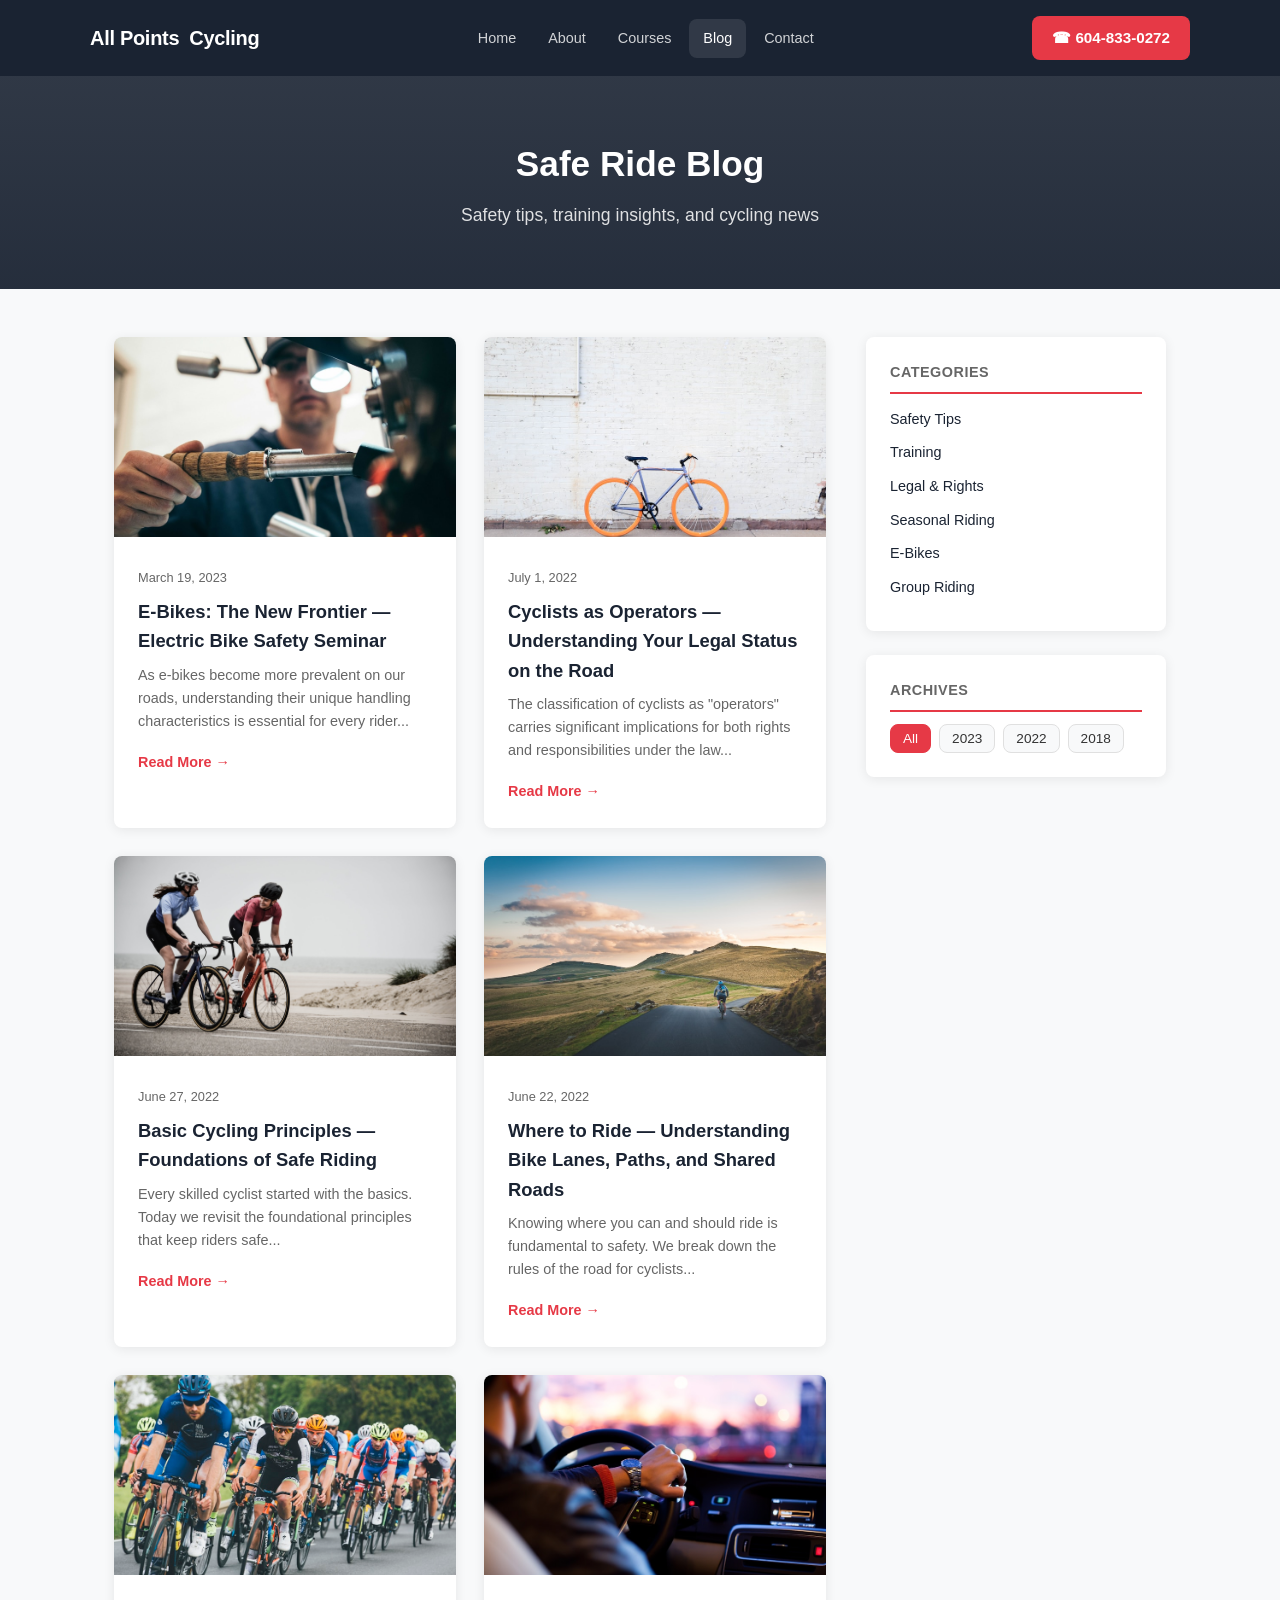
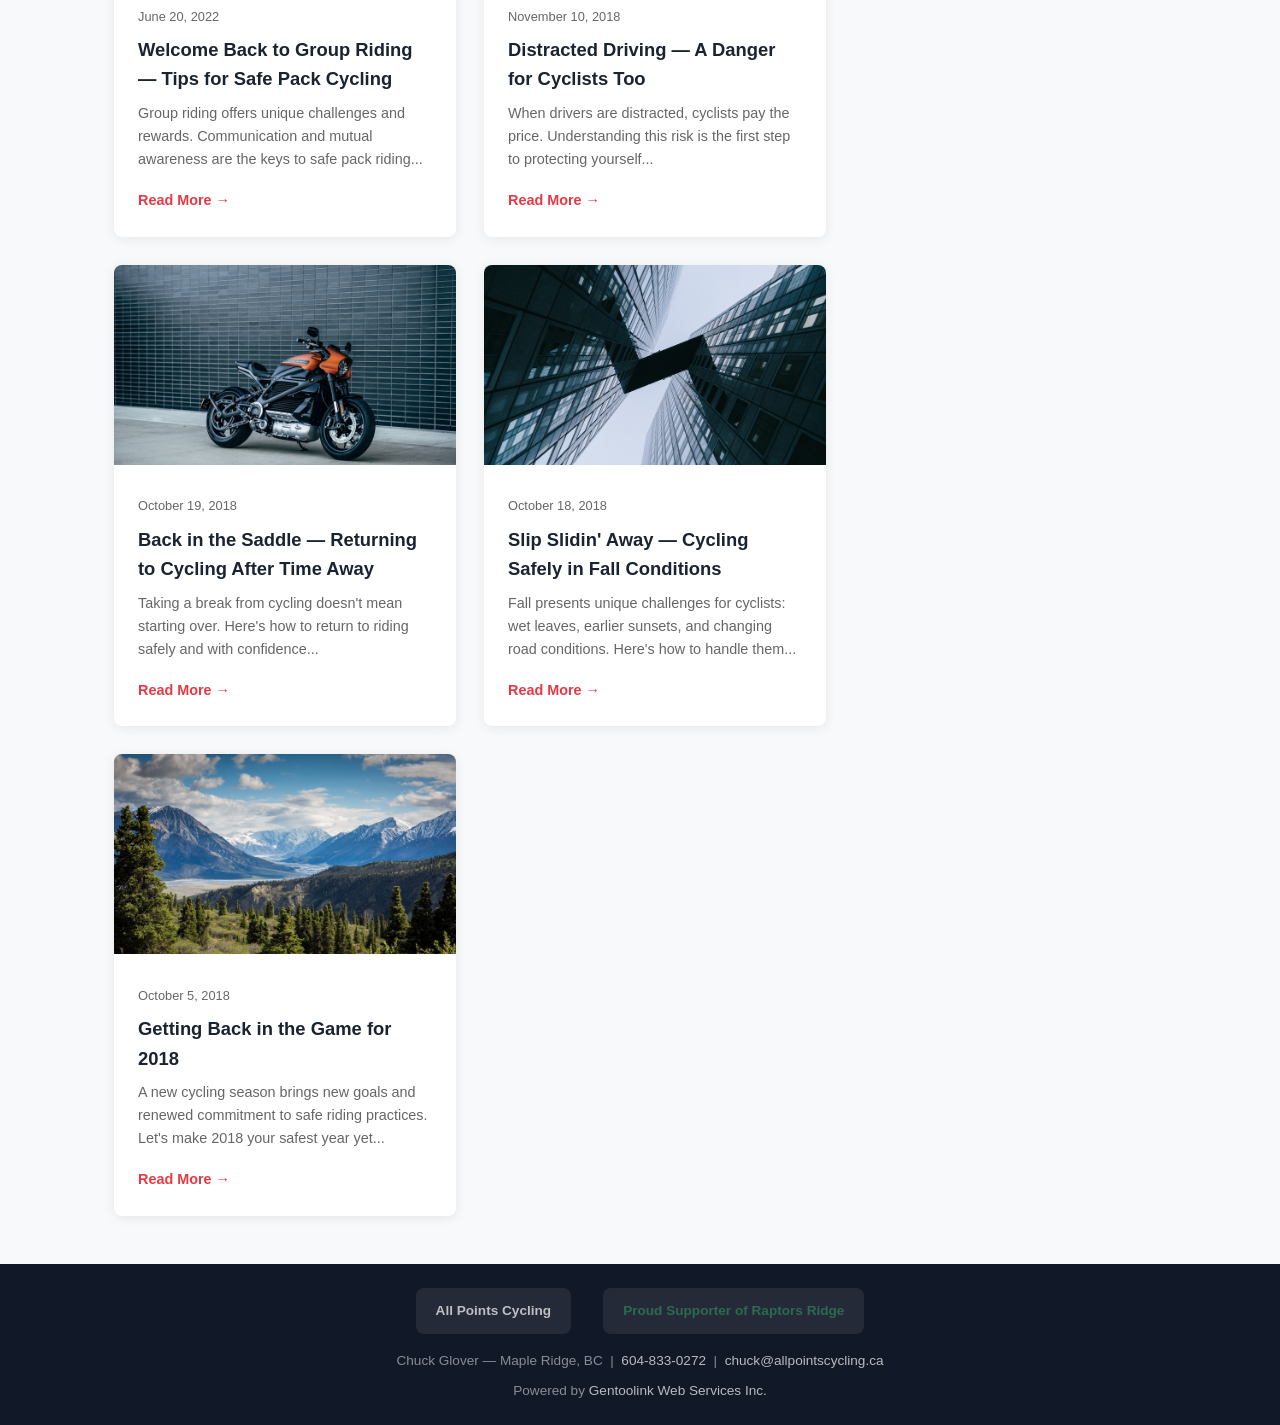
==== blog/index.html @ aadc0e25 "Initial commit: allpoints-cycling demo site" ====
<!DOCTYPE html>
<html lang="en">
<head>
  <meta charset="UTF-8">
  <meta name="viewport" content="width=device-width, initial-scale=1.0">
  <title>Safe Ride Blog — All Points Cycling</title>
  <meta name="description" content="Cycling safety tips, training insights, and news from All Points Cycling.">
  <link rel="stylesheet" href="../shared/style.css">
  <link rel="stylesheet" href="../style.css">
</head>
<body>

<!-- Header -->
<header class="site-header">
  <div class="inner">
    <a href="../index.html" class="logo">All Points <span>Cycling</span></a>
    <button class="nav-toggle" aria-label="Toggle navigation">☰</button>
    <nav class="main-nav">
      <a href="../index.html">Home</a>
      <a href="../about.html">About</a>
      <a href="../courses.html">Courses</a>
      <a href="index.html">Blog</a>
      <a href="../contact.html">Contact</a>
    </nav>
    <a href="tel:+16048330272" class="header-phone">☎ 604-833-0272</a>
  </div>
</header>

<!-- Hero -->
<section class="page-hero" style="background-image: linear-gradient(rgba(26,35,50,0.9), rgba(26,35,50,0.95)), url('assets/images/group-ride.webp');">
  <h1>Safe Ride Blog</h1>
  <p>Safety tips, training insights, and cycling news</p>
</section>

<!-- Blog Layout -->
<div class="blog-layout">
  <!-- Main Content -->
  <div class="blog-main">
    <div class="blog-grid">
      <div class="blog-card scroll-reveal" data-year="2023">
        <img src="../assets/images/ebike-seminar.webp" alt="E-bike" class="blog-card-img">
        <div class="blog-card-body">
          <div class="blog-card-meta">March 19, 2023</div>
          <h3><a href="2023-03-19-e-bikes-seminar.html">E-Bikes: The New Frontier — Electric Bike Safety Seminar</a></h3>
          <p>As e-bikes become more prevalent on our roads, understanding their unique handling characteristics is essential for every rider...</p>
          <a href="2023-03-19-e-bikes-seminar.html" class="read-more">Read More →</a>
        </div>
      </div>

      <div class="blog-card scroll-reveal" data-year="2022">
        <img src="../assets/images/road-cycling.webp" alt="Road bike" class="blog-card-img">
        <div class="blog-card-body">
          <div class="blog-card-meta">July 1, 2022</div>
          <h3><a href="2022-07-01-cyclists-as-operators.html">Cyclists as Operators — Understanding Your Legal Status on the Road</a></h3>
          <p>The classification of cyclists as "operators" carries significant implications for both rights and responsibilities under the law...</p>
          <a href="2022-07-01-cyclists-as-operators.html" class="read-more">Read More →</a>
        </div>
      </div>

      <div class="blog-card scroll-reveal" data-year="2022">
        <img src="../assets/images/hero-bg.webp" alt="Cyclist" class="blog-card-img">
        <div class="blog-card-body">
          <div class="blog-card-meta">June 27, 2022</div>
          <h3><a href="2022-06-27-basic-cycling-principles.html">Basic Cycling Principles — Foundations of Safe Riding</a></h3>
          <p>Every skilled cyclist started with the basics. Today we revisit the foundational principles that keep riders safe...</p>
          <a href="2022-06-27-basic-cycling-principles.html" class="read-more">Read More →</a>
        </div>
      </div>

      <div class="blog-card scroll-reveal" data-year="2022">
        <img src="../assets/images/cycling-traffic.webp" alt="Man on bike" class="blog-card-img">
        <div class="blog-card-body">
          <div class="blog-card-meta">June 22, 2022</div>
          <h3><a href="2022-06-22-where-to-ride.html">Where to Ride — Understanding Bike Lanes, Paths, and Shared Roads</a></h3>
          <p>Knowing where you can and should ride is fundamental to safety. We break down the rules of the road for cyclists...</p>
          <a href="2022-06-22-where-to-ride.html" class="read-more">Read More →</a>
        </div>
      </div>

      <div class="blog-card scroll-reveal" data-year="2022">
        <img src="../assets/images/group-ride.webp" alt="Group ride" class="blog-card-img">
        <div class="blog-card-body">
          <div class="blog-card-meta">June 20, 2022</div>
          <h3><a href="2022-06-20-welcome-back.html">Welcome Back to Group Riding — Tips for Safe Pack Cycling</a></h3>
          <p>Group riding offers unique challenges and rewards. Communication and mutual awareness are the keys to safe pack riding...</p>
          <a href="2022-06-20-welcome-back.html" class="read-more">Read More →</a>
        </div>
      </div>

      <div class="blog-card scroll-reveal" data-year="2018">
        <img src="../assets/images/cycling-highway.webp" alt="Road" class="blog-card-img">
        <div class="blog-card-body">
          <div class="blog-card-meta">November 10, 2018</div>
          <h3><a href="2018-11-10-distracted-driving.html">Distracted Driving — A Danger for Cyclists Too</a></h3>
          <p>When drivers are distracted, cyclists pay the price. Understanding this risk is the first step to protecting yourself...</p>
          <a href="2018-11-10-distracted-driving.html" class="read-more">Read More →</a>
        </div>
      </div>

      <div class="blog-card scroll-reveal" data-year="2018">
        <img src="../assets/images/bike-shop.webp" alt="Retired cop biking" class="blog-card-img">
        <div class="blog-card-body">
          <div class="blog-card-meta">October 19, 2018</div>
          <h3><a href="2018-10-19-back-in-saddle.html">Back in the Saddle — Returning to Cycling After Time Away</a></h3>
          <p>Taking a break from cycling doesn't mean starting over. Here's how to return to riding safely and with confidence...</p>
          <a href="2018-10-19-back-in-saddle.html" class="read-more">Read More →</a>
        </div>
      </div>

      <div class="blog-card scroll-reveal" data-year="2018">
        <img src="../assets/images/cycling-rain.webp" alt="Fall leaves" class="blog-card-img">
        <div class="blog-card-body">
          <div class="blog-card-meta">October 18, 2018</div>
          <h3><a href="2018-10-18-slip-slidin-away.html">Slip Slidin' Away — Cycling Safely in Fall Conditions</a></h3>
          <p>Fall presents unique challenges for cyclists: wet leaves, earlier sunsets, and changing road conditions. Here's how to handle them...</p>
          <a href="2018-10-18-slip-slidin-away.html" class="read-more">Read More →</a>
        </div>
      </div>

      <div class="blog-card scroll-reveal" data-year="2018">
        <img src="../assets/images/cycling-snow.webp" alt="New year cycling" class="blog-card-img">
        <div class="blog-card-body">
          <div class="blog-card-meta">October 5, 2018</div>
          <h3><a href="2018-10-05-getting-back-for-2018.html">Getting Back in the Game for 2018</a></h3>
          <p>A new cycling season brings new goals and renewed commitment to safe riding practices. Let's make 2018 your safest year yet...</p>
          <a href="2018-10-05-getting-back-for-2018.html" class="read-more">Read More →</a>
        </div>
      </div>
    </div>
  </div>

  <!-- Sidebar -->
  <aside class="blog-sidebar">
    <div class="sidebar-widget">
      <h4>Categories</h4>
      <ul>
        <li><a href="#">Safety Tips</a></li>
        <li><a href="#">Training</a></li>
        <li><a href="#">Legal & Rights</a></li>
        <li><a href="#">Seasonal Riding</a></li>
        <li><a href="#">E-Bikes</a></li>
        <li><a href="#">Group Riding</a></li>
      </ul>
    </div>
    <div class="sidebar-widget">
      <h4>Archives</h4>
      <div class="year-filter">
        <button class="year-btn active" data-year="all">All</button>
        <button class="year-btn" data-year="2023">2023</button>
        <button class="year-btn" data-year="2022">2022</button>
        <button class="year-btn" data-year="2018">2018</button>
      </div>
    </div>
  </aside>
</div>

<!-- Footer -->
<footer class="site-footer">
  <div class="footer-logos">
    <div class="footer-logo-badge">All Points Cycling</div>
    <div class="footer-logo-badge" style="color:var(--green)">Proud Supporter of Raptors Ridge</div>
  </div>
  <p>Chuck Glover — Maple Ridge, BC &nbsp;|&nbsp; <a href="tel:+16048330272">604-833-0272</a> &nbsp;|&nbsp; <a href="mailto:chuck@allpointscycling.ca">chuck@allpointscycling.ca</a></p>
  <p style="margin-top: 8px;">Powered by <a href="https://www.gentoolinkwebservices.com" target="_blank">Gentoolink Web Services Inc.</a></p>
</footer>

<script src="../script.js"></script>
</body>
</html>
---- shared/style.css ----
/* Gentoolink Demo Sites — All Points Cycling Design System */

:root {
  --primary: #1a2332;
  --primary-light: #2a3a52;
  --accent: #e63946;
  --accent-hover: #c5303c;
  --green: #2d6a4f;
  --bg: #f8f9fa;
  --white: #ffffff;
  --text: #333333;
  --text-muted: #666666;
  --border: #e0e0e0;
  --radius: 8px;
  --shadow: 0 2px 12px rgba(0,0,0,0.08);
  --max-w: 1100px;
}

* { margin: 0; padding: 0; box-sizing: border-box; }

html { scroll-behavior: smooth; }

body {
  font-family: -apple-system, BlinkMacSystemFont, 'Segoe UI', sans-serif;
  background: var(--bg);
  color: var(--text);
  line-height: 1.6;
}

/* ── Header ── */
.site-header {
  background: var(--primary);
  color: var(--white);
  padding: 0 24px;
  position: sticky;
  top: 0;
  z-index: 100;
}
.site-header .inner {
  max-width: var(--max-w);
  margin: 0 auto;
  display: flex;
  align-items: center;
  justify-content: space-between;
  padding: 16px 0;
}
.logo {
  font-size: 1.25rem;
  font-weight: 700;
  letter-spacing: -0.3px;
  text-decoration: none;
  color: var(--white);
  display: flex;
  align-items: center;
  gap: 10px;
}
.logo img {
  height: 20px;
  width: auto;
  filter: brightness(0) invert(1);
  opacity: 0.9;
}
.logo span { color: var(--white); }
.logo span span { color: var(--accent); }
.tagline {
  font-size: 0.8rem;
  opacity: 0.7;
  margin-top: 2px;
}
.main-nav { display: flex; gap: 8px; }
.main-nav a {
  color: rgba(255,255,255,0.8);
  text-decoration: none;
  padding: 8px 14px;
  border-radius: var(--radius);
  font-size: 0.9rem;
  font-weight: 500;
  transition: all 0.2s;
}
.main-nav a:hover,
.main-nav a.active { background: rgba(255,255,255,0.1); color: var(--white); }
.header-phone {
  background: var(--accent);
  color: var(--white);
  text-decoration: none;
  padding: 10px 20px;
  border-radius: var(--radius);
  font-weight: 600;
  font-size: 0.95rem;
  white-space: nowrap;
  transition: background 0.2s;
}
.header-phone:hover { background: var(--accent-hover); }

/* ── Hero ── */
.hero {
  background: linear-gradient(rgba(26,35,50,0.85), rgba(26,35,50,0.9)),
              url('https://images.unsplash.com/photo-1541625602330-2277a4c46182?w=1400') center/cover no-repeat;
  color: var(--white);
  padding: 100px 24px 80px;
  text-align: center;
  min-height: 520px;
  display: flex;
  flex-direction: column;
  justify-content: center;
}
.hero h1 {
  font-size: clamp(2.2rem, 5vw, 3.2rem);
  font-weight: 700;
  line-height: 1.15;
  margin-bottom: 16px;
}
.hero h1 span { color: var(--accent); }
.hero p {
  font-size: 1.15rem;
  opacity: 0.9;
  max-width: 600px;
  margin: 0 auto 32px;
}
.hero-btns {
  display: flex;
  gap: 12px;
  justify-content: center;
  flex-wrap: wrap;
}
.intro-video {
  margin: 0 auto;
  max-width: 100%;
  width: 100%;
  border-radius: var(--radius);
  overflow: hidden;
  box-shadow: var(--shadow);
}
.intro-video video {
  width: 100%;
  max-width: 700px;
  display: block;
  margin: 0 auto;
}
.btn {
  padding: 14px 28px;
  border-radius: var(--radius);
  font-weight: 600;
  font-size: 1rem;
  text-decoration: none;
  cursor: pointer;
  border: none;
  transition: all 0.2s;
  display: inline-block;
}
.btn-primary { background: var(--accent); color: var(--white); }
.btn-primary:hover { background: var(--accent-hover); transform: translateY(-1px); }
.btn-outline {
  background: transparent;
  color: var(--white);
  border: 2px solid rgba(255,255,255,0.4);
}
.btn-outline:hover { border-color: var(--white); background: rgba(255,255,255,0.1); }
.btn-green { background: var(--green); color: var(--white); }
.btn-green:hover { background: #245a42; transform: translateY(-1px); }

/* ── Page Hero (inner pages) ── */
.page-hero {
  background: linear-gradient(rgba(26,35,50,0.9), rgba(26,35,50,0.95)),
              url('https://images.unsplash.com/photo-1541625602330-2277a4c46182?w=1400') center/cover no-repeat;
  color: var(--white);
  padding: 60px 24px;
  text-align: center;
}
.page-hero h1 { font-size: 2.2rem; font-weight: 700; margin-bottom: 8px; }
.page-hero p { opacity: 0.85; font-size: 1.1rem; }

/* ── Section ── */
.section {
  padding: 64px 24px;
  max-width: var(--max-w);
  margin: 0 auto;
}
.section-alt { background: var(--white); }
.section-title {
  text-align: center;
  font-size: 1.75rem;
  font-weight: 700;
  margin-bottom: 8px;
  color: var(--primary);
}
.section-sub {
  text-align: center;
  color: var(--text-muted);
  margin-bottom: 48px;
}

/* ── About / Text Block ── */
.about-block {
  background: var(--white);
  padding: 48px 24px;
  text-align: center;
}
.about-block .inner {
  max-width: var(--max-w);
  margin: 0 auto;
}
.about-block h2 {
  font-size: 1.5rem;
  color: var(--primary);
  margin-bottom: 16px;
}
.about-block p {
  color: var(--text-muted);
  margin: 0 auto 16px;
  max-width: 720px;
  text-align: center;
}

/* ── Cards ── */
.cards {
  display: grid;
  grid-template-columns: repeat(auto-fit, minmax(260px, 1fr));
  gap: 24px;
}
.card {
  background: var(--white);
  border-radius: var(--radius);
  padding: 28px;
  box-shadow: var(--shadow);
  transition: transform 0.2s, box-shadow 0.2s;
  border-top: 4px solid var(--accent);
}
.card:hover { transform: translateY(-3px); box-shadow: 0 6px 20px rgba(0,0,0,0.12); }
.card-icon {
  width: 52px; height: 52px;
  background: linear-gradient(135deg, var(--primary), var(--primary-light));
  border-radius: var(--radius);
  display: flex;
  align-items: center;
  justify-content: center;
  font-size: 1.4rem;
  margin-bottom: 16px;
}
.card h3 { font-size: 1.1rem; margin-bottom: 8px; color: var(--primary); }
.card p { font-size: 0.9rem; color: var(--text-muted); }
.card.upon-request { border-top-color: var(--green); }
.card.upon-request .card-icon { background: linear-gradient(135deg, var(--green), #3d8a62); }

/* ── Accordion ── */
.accordion { max-width: 800px; margin: 0 auto; }
.accordion-item {
  background: var(--white);
  border-radius: var(--radius);
  margin-bottom: 12px;
  box-shadow: var(--shadow);
  overflow: hidden;
}
.accordion-header {
  padding: 18px 24px;
  cursor: pointer;
  display: flex;
  justify-content: space-between;
  align-items: center;
  font-weight: 600;
  color: var(--primary);
  transition: background 0.2s;
}
.accordion-header:hover { background: rgba(0,0,0,0.02); }
.accordion-header::after {
  content: '+';
  font-size: 1.4rem;
  color: var(--accent);
  font-weight: 300;
  transition: transform 0.2s;
}
.accordion-item.open .accordion-header::after { transform: rotate(45deg); }
.accordion-content {
  max-height: 0;
  overflow: hidden;
  transition: max-height 0.3s ease;
}
.accordion-item.open .accordion-content { max-height: 400px; }
.accordion-body {
  padding: 0 24px 18px;
  color: var(--text-muted);
  font-size: 0.95rem;
  border-top: 1px solid var(--border);
  padding-top: 16px;
}

/* ── Professional Groups ── */
.groups-list {
  display: flex;
  flex-wrap: wrap;
  gap: 12px;
  justify-content: center;
  max-width: 800px;
  margin: 0 auto;
}
.group-tag {
  background: var(--primary);
  color: var(--white);
  padding: 10px 18px;
  border-radius: 50px;
  font-size: 0.9rem;
  font-weight: 500;
}

/* ── Blog Cards ── */
.blog-grid {
  display: grid;
  grid-template-columns: repeat(auto-fit, minmax(300px, 1fr));
  gap: 28px;
}
.blog-card {
  background: var(--white);
  border-radius: var(--radius);
  overflow: hidden;
  box-shadow: var(--shadow);
  transition: transform 0.2s, box-shadow 0.2s;
}
.blog-card:hover { transform: translateY(-3px); box-shadow: 0 6px 20px rgba(0,0,0,0.12); }
.blog-card-img {
  width: 100%;
  height: 200px;
  object-fit: cover;
}
.blog-card-body { padding: 24px; }
.blog-card-meta { font-size: 0.8rem; color: var(--text-muted); margin-bottom: 8px; }
.blog-card h3 { font-size: 1.15rem; margin-bottom: 8px; color: var(--primary); }
.blog-card h3 a { color: inherit; text-decoration: none; }
.blog-card h3 a:hover { color: var(--accent); }
.blog-card p { font-size: 0.9rem; color: var(--text-muted); margin-bottom: 16px; }
.read-more { color: var(--accent); text-decoration: none; font-weight: 600; font-size: 0.9rem; }
.read-more:hover { text-decoration: underline; }

/* ── Blog Layout ── */
.blog-layout {
  display: grid;
  grid-template-columns: 1fr 300px;
  gap: 40px;
  max-width: var(--max-w);
  margin: 0 auto;
  padding: 48px 24px;
}
.blog-main { min-width: 0; }
.blog-sidebar { min-width: 0; }
.sidebar-widget {
  background: var(--white);
  border-radius: var(--radius);
  padding: 24px;
  box-shadow: var(--shadow);
  margin-bottom: 24px;
}
.sidebar-widget h4 {
  font-size: 0.9rem;
  text-transform: uppercase;
  letter-spacing: 0.5px;
  color: var(--text-muted);
  margin-bottom: 12px;
  border-bottom: 2px solid var(--accent);
  padding-bottom: 8px;
}
.sidebar-widget ul { list-style: none; }
.sidebar-widget ul li { margin-bottom: 8px; }
.sidebar-widget ul li a { color: var(--primary); text-decoration: none; font-size: 0.9rem; }
.sidebar-widget ul li a:hover { color: var(--accent); }
.year-filter { display: flex; flex-wrap: wrap; gap: 8px; margin-top: 12px; }
.year-btn {
  background: var(--bg);
  border: 1px solid var(--border);
  padding: 6px 12px;
  border-radius: var(--radius);
  cursor: pointer;
  font-size: 0.85rem;
  color: var(--text);
  transition: all 0.2s;
}
.year-btn:hover,
.year-btn.active { background: var(--accent); color: var(--white); border-color: var(--accent); }

@media (max-width: 800px) {
  .blog-layout { grid-template-columns: 1fr; }
}

/* ── Blog Post ── */
.post-content {
  max-width: 720px;
  margin: 0 auto;
  padding: 48px 24px;
  background: var(--white);
}
.post-header { margin-bottom: 32px; padding-bottom: 24px; border-bottom: 1px solid var(--border); }
.post-header h1 { font-size: 1.9rem; color: var(--primary); margin-bottom: 12px; line-height: 1.3; }
.post-meta { font-size: 0.85rem; color: var(--text-muted); }
.post-body { font-size: 1.05rem; line-height: 1.75; color: var(--text); }
.post-body p { margin-bottom: 20px; }
.post-body h2 { font-size: 1.4rem; color: var(--primary); margin: 32px 0 12px; }
.post-body h3 { font-size: 1.15rem; color: var(--primary); margin: 24px 0 8px; }
.post-body ul, .post-body ol { margin: 16px 0; padding-left: 28px; }
.post-body li { margin-bottom: 8px; }
.post-body blockquote {
  border-left: 4px solid var(--accent);
  padding: 12px 20px;
  margin: 24px 0;
  background: var(--bg);
  font-style: italic;
  color: var(--text-muted);
}
.post-body img { max-width: 100%; border-radius: var(--radius); margin: 20px 0; }
.post-body strong { color: var(--primary); }
.back-link { display: inline-block; margin-top: 32px; color: var(--accent); text-decoration: none; font-weight: 600; }

/* ── CTA Strip ── */
.cta-strip {
  background: linear-gradient(135deg, var(--primary), var(--primary-light));
  color: var(--white);
  padding: 56px 24px;
  text-align: center;
}
.cta-strip h2 { font-size: 1.75rem; margin-bottom: 12px; }
.cta-strip p { opacity: 0.85; margin-bottom: 24px; }

/* ── Contact Grid ── */
.contact-grid {
  display: grid;
  grid-template-columns: repeat(auto-fit, minmax(260px, 1fr));
  gap: 32px;
  max-width: var(--max-w);
  margin: 0 auto;
  padding: 48px 24px;
}
.contact-card {
  background: var(--white);
  border-radius: var(--radius);
  padding: 28px;
  box-shadow: var(--shadow);
  text-align: center;
}
.contact-card h3 { font-size: 1rem; margin-bottom: 12px; color: var(--primary); }
.contact-card p { font-size: 0.9rem; color: var(--text-muted); }
.contact-card a { color: var(--accent); font-weight: 600; text-decoration: none; }
.contact-card a:hover { text-decoration: underline; }
.contact-card .big-link { font-size: 1.1rem; }

/* ── Map ── */
.map-section { background: var(--white); padding: 48px 24px; }
.map-inner { max-width: var(--max-w); margin: 0 auto; }
.map-inner iframe { width: 100%; height: 350px; border: 0; border-radius: var(--radius); }

/* ── Form ── */
.form-section { background: var(--white); padding: 48px 24px; }
.form-box {
  max-width: 600px;
  margin: 0 auto;
  display: flex;
  flex-direction: column;
  gap: 16px;
}
.form-box h2 { font-size: 1.5rem; text-align: center; color: var(--primary); margin-bottom: 8px; }
.form-box p { text-align: center; color: var(--text-muted); font-size: 0.9rem; margin-bottom: 16px; }
.form-group { display: flex; flex-direction: column; gap: 6px; }
.form-group label { font-size: 0.85rem; font-weight: 600; color: var(--text); }
.form-group input,
.form-group textarea,
.form-group select {
  padding: 12px 14px;
  border: 1.5px solid var(--border);
  border-radius: var(--radius);
  font-size: 1rem;
  font-family: inherit;
  transition: border-color 0.2s;
}
.form-group input:focus,
.form-group textarea:focus,
.form-group select:focus { outline: none; border-color: var(--accent); }
.form-group textarea { resize: vertical; min-height: 120px; }
.form-success {
  background: #ecfdf5;
  color: #065f46;
  padding: 16px;
  border-radius: var(--radius);
  text-align: center;
  display: none;
}

/* ── Partners / Logos ── */
.partners { display: flex; flex-wrap: wrap; gap: 32px; justify-content: center; align-items: center; padding: 32px 24px; background: var(--white); }
.partner-logo {
  background: var(--white);
  border: 2px solid var(--border);
  border-radius: var(--radius);
  padding: 16px 24px;
  font-weight: 600;
  color: var(--primary);
  text-align: center;
  min-width: 160px;
}
.partner-logo.green { border-color: var(--green); color: var(--green); }

/* ── Footer ── */
.site-footer {
  background: #111827;
  color: rgba(255,255,255,0.5);
  text-align: center;
  padding: 24px;
  font-size: 0.85rem;
}
.site-footer a { color: rgba(255,255,255,0.7); text-decoration: none; }
.site-footer a:hover { color: var(--white); }
.footer-logo-img {
  height: 50px;
  width: auto;
  filter: brightness(0) invert(1);
  opacity: 0.9;
}
.footer-logos {
  display: flex;
  gap: 32px;
  justify-content: center;
  align-items: center;
  flex-wrap: wrap;
  margin-bottom: 16px;
}
.footer-logo-badge {
  background: rgba(255,255,255,0.08);
  border-radius: var(--radius);
  padding: 12px 20px;
  font-weight: 600;
  color: rgba(255,255,255,0.7);
}
.footer-social {
  display: flex;
  gap: 16px;
  justify-content: center;
  margin-bottom: 16px;
}
.social-icon {
  display: flex;
  align-items: center;
  justify-content: center;
  width: 40px;
  height: 40px;
  background: rgba(255,255,255,0.1);
  border-radius: 50%;
  color: rgba(255,255,255,0.7);
  transition: all 0.2s;
  text-decoration: none;
}
.social-icon:hover {
  background: var(--accent);
  color: var(--white);
  transform: translateY(-2px);
}

/* ── Credentials ── */
.credentials-grid {
  display: grid;
  grid-template-columns: repeat(auto-fit, minmax(200px, 1fr));
  gap: 20px;
  max-width: 800px;
  margin: 0 auto;
}
.credential-item {
  background: var(--white);
  border-radius: var(--radius);
  padding: 20px;
  text-align: center;
  box-shadow: var(--shadow);
}
.credential-item strong { display: block; color: var(--primary); font-size: 1.1rem; margin-bottom: 4px; }
.credential-item span { font-size: 0.85rem; color: var(--text-muted); }

/* ── Mission Vision Values ── */
.mvv-grid {
  display: grid;
  grid-template-columns: repeat(auto-fit, minmax(280px, 1fr));
  gap: 28px;
  max-width: var(--max-w);
  margin: 0 auto;
  padding: 0 24px 48px;
}
.mvv-card {
  background: var(--white);
  border-radius: var(--radius);
  padding: 32px;
  box-shadow: var(--shadow);
  border-left: 4px solid var(--accent);
}
.mvv-card.green { border-left-color: var(--green); }
.mvv-card h3 { font-size: 1.15rem; color: var(--primary); margin-bottom: 12px; }
.mvv-card p { color: var(--text-muted); font-size: 0.95rem; }

/* ── Bio Block ── */
.bio-block {
  background: var(--white);
  padding: 48px 24px;
}
.bio-inner {
  max-width: var(--max-w);
  margin: 0 auto;
  display: grid;
  grid-template-columns: auto 1fr;
  gap: 40px;
  align-items: start;
}
.bio-avatar {
  width: 160px;
  height: 160px;
  border-radius: 50%;
  background: linear-gradient(135deg, var(--primary), var(--primary-light));
  display: flex;
  align-items: center;
  justify-content: center;
  font-size: 4rem;
  color: var(--white);
}
.bio-content h2 { font-size: 1.5rem; color: var(--primary); margin-bottom: 4px; }
.bio-content .title { color: var(--accent); font-weight: 600; margin-bottom: 16px; }
.bio-content p { color: var(--text-muted); margin-bottom: 12px; max-width: 600px; }

@media (max-width: 600px) {
  .bio-inner { grid-template-columns: 1fr; }
  .bio-avatar { width: 120px; height: 120px; font-size: 3rem; margin: 0 auto; }
}

/* ── Mobile Nav ── */
.nav-toggle {
  display: none;
  background: none;
  border: none;
  color: var(--white);
  font-size: 1.5rem;
  cursor: pointer;
  padding: 4px;
}
.main-nav { display: flex; gap: 4px; }

@media (max-width: 768px) {
  .nav-toggle { display: block; }
  .main-nav {
    display: none;
    position: absolute;
    top: 100%;
    left: 0;
    right: 0;
    background: var(--primary);
    flex-direction: column;
    padding: 12px;
    gap: 4px;
    border-top: 1px solid rgba(255,255,255,0.1);
  }
  .main-nav.open { display: flex; }
  .main-nav a { padding: 12px 16px; }
  .site-header .inner { position: relative; }
  .hero { padding: 60px 24px 50px; min-height: 420px; }
  .hero h1 { font-size: 1.8rem; }
  .section { padding: 48px 20px; }
}

/* ── Animations ── */
@keyframes fadeUp {
  from { opacity: 0; transform: translateY(24px); }
  to { opacity: 1; transform: translateY(0); }
}
.fade-up { opacity: 0; animation: fadeUp 0.5s ease forwards; }
.fade-up-delay-1 { animation-delay: 0.1s; }
.fade-up-delay-2 { animation-delay: 0.2s; }
.fade-up-delay-3 { animation-delay: 0.3s; }
.fade-up-delay-4 { animation-delay: 0.4s; }

.scroll-reveal {
  opacity: 0;
  transform: translateY(20px);
  transition: opacity 0.5s ease, transform 0.5s ease;
}
.scroll-reveal.visible {
  opacity: 1;
  transform: none;
}
---- style.css ----
/* All Points Cycling — Page-specific overrides */
/* Most styles are inherited from shared/style.css */
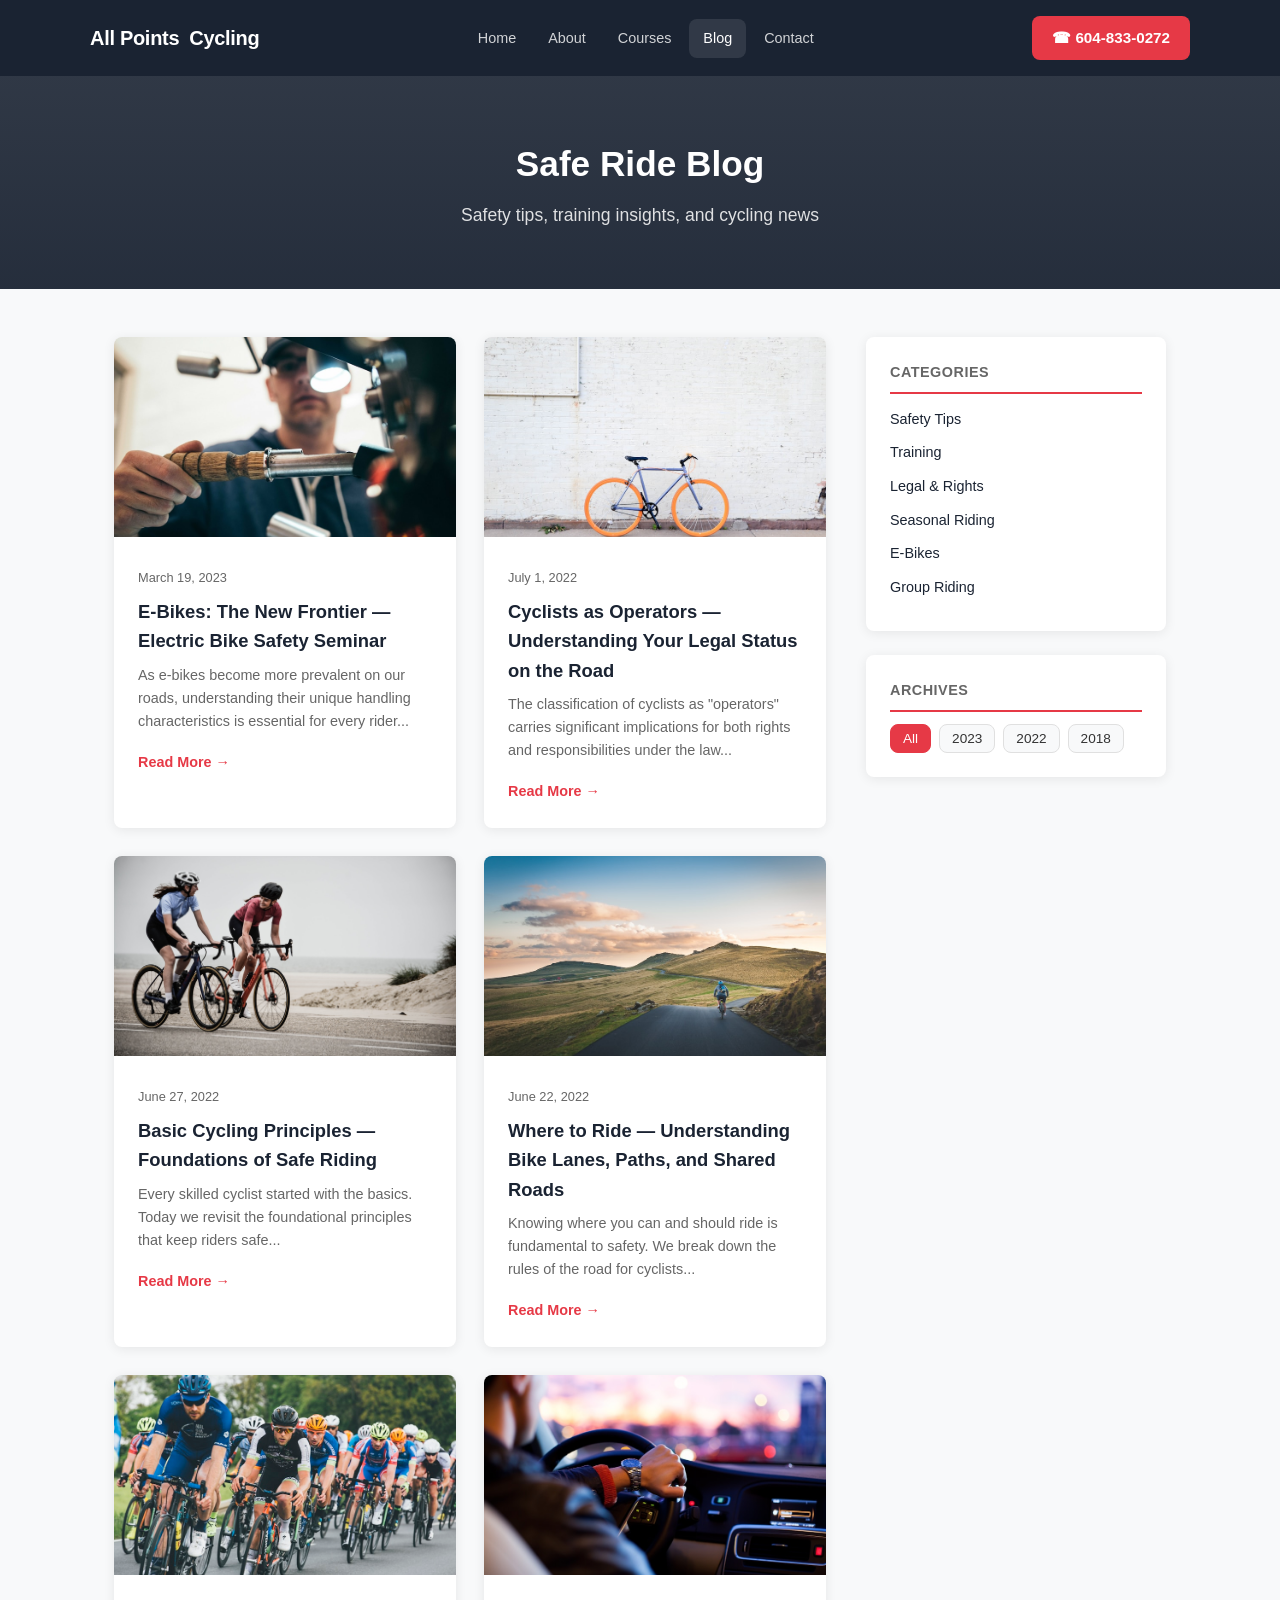
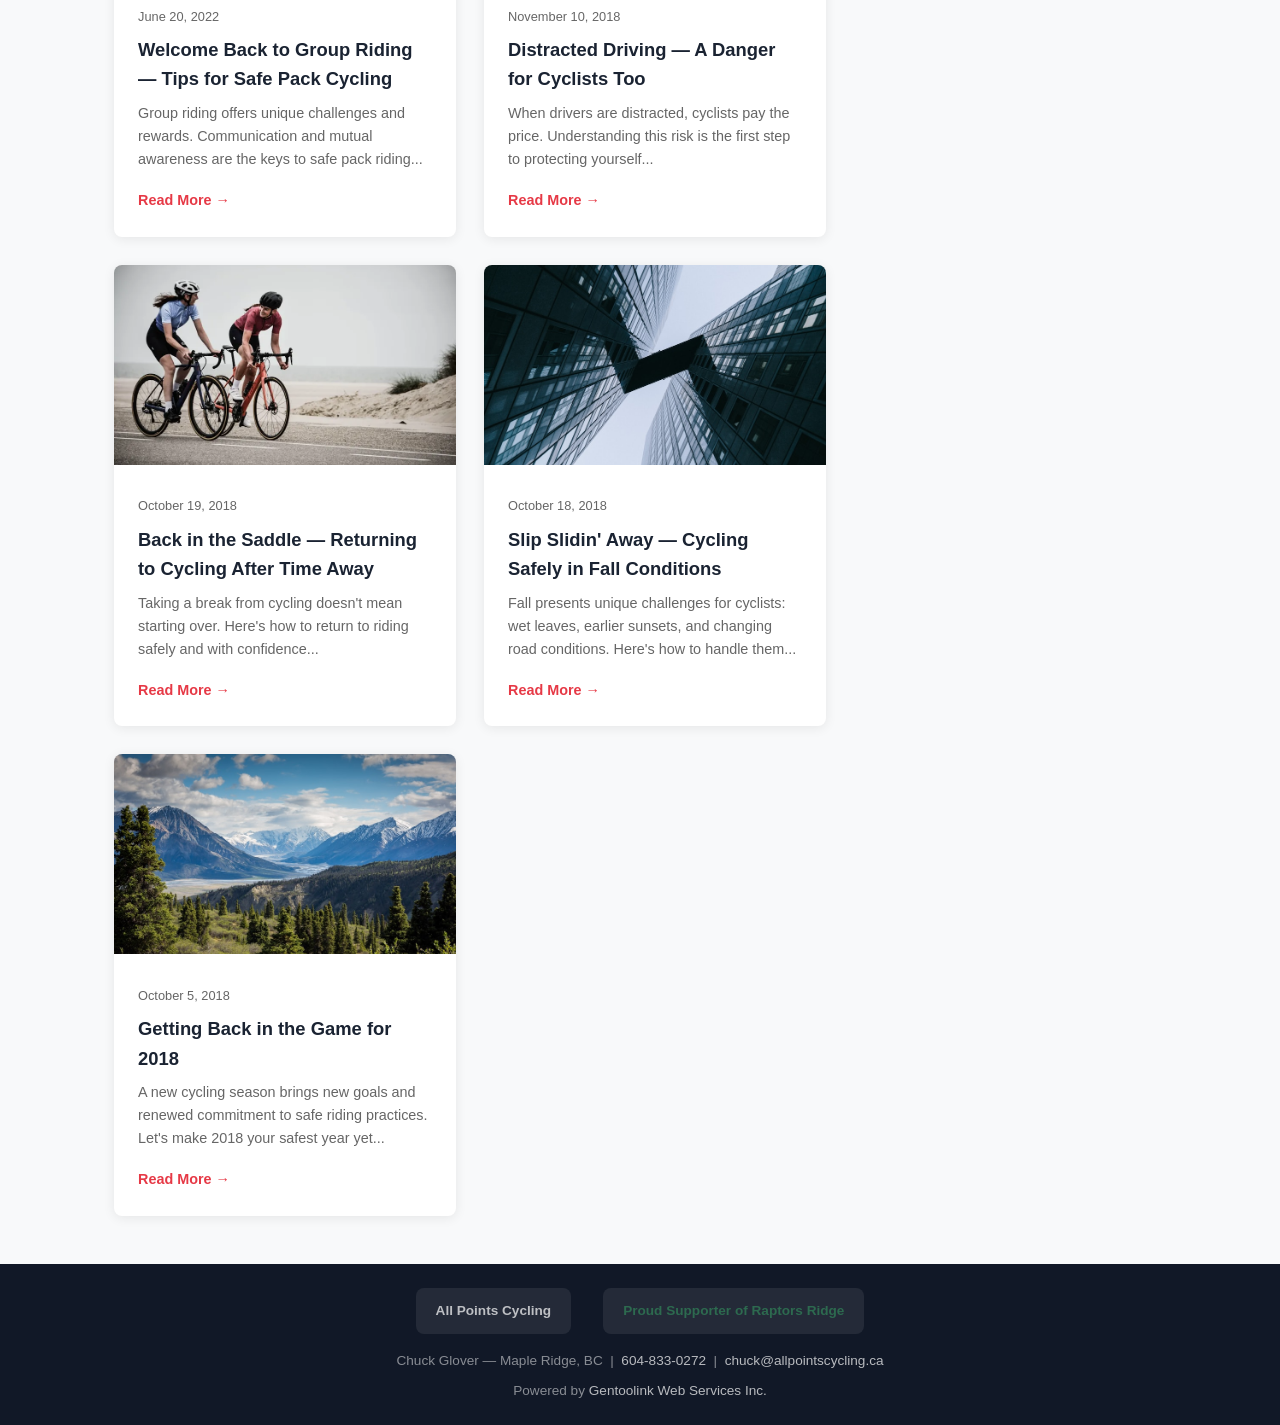
==== commit 1ab80b1e: "Use mountain bike image for blog card on index page" ====
--- a/blog/index.html
+++ b/blog/index.html
@@ -98,7 +98,7 @@
       </div>
 
       <div class="blog-card scroll-reveal" data-year="2018">
-        <img src="../assets/images/bike-shop.webp" alt="Retired cop biking" class="blog-card-img">
+        <img src="../assets/images/mountain-bike.webp" alt="Mountain bike on trail" class="blog-card-img">
         <div class="blog-card-body">
           <div class="blog-card-meta">October 19, 2018</div>
           <h3><a href="2018-10-19-back-in-saddle.html">Back in the Saddle — Returning to Cycling After Time Away</a></h3>
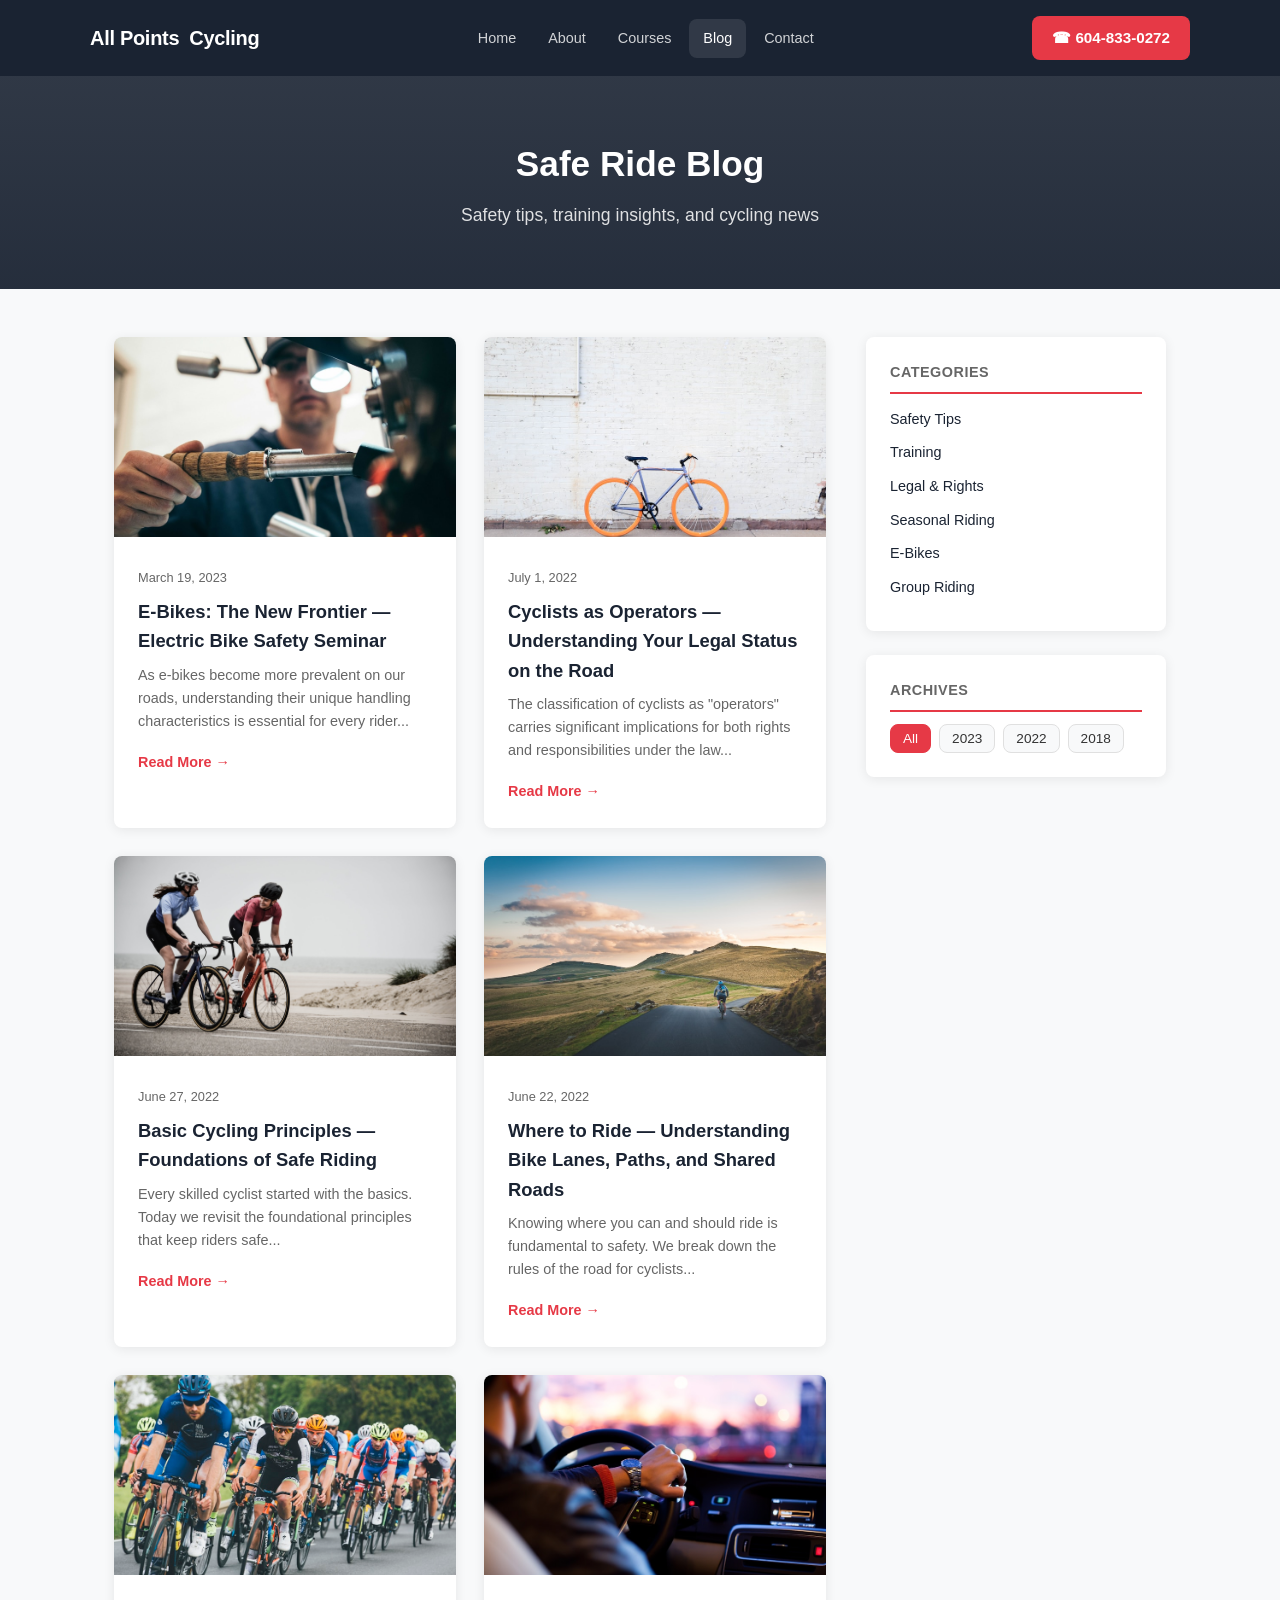
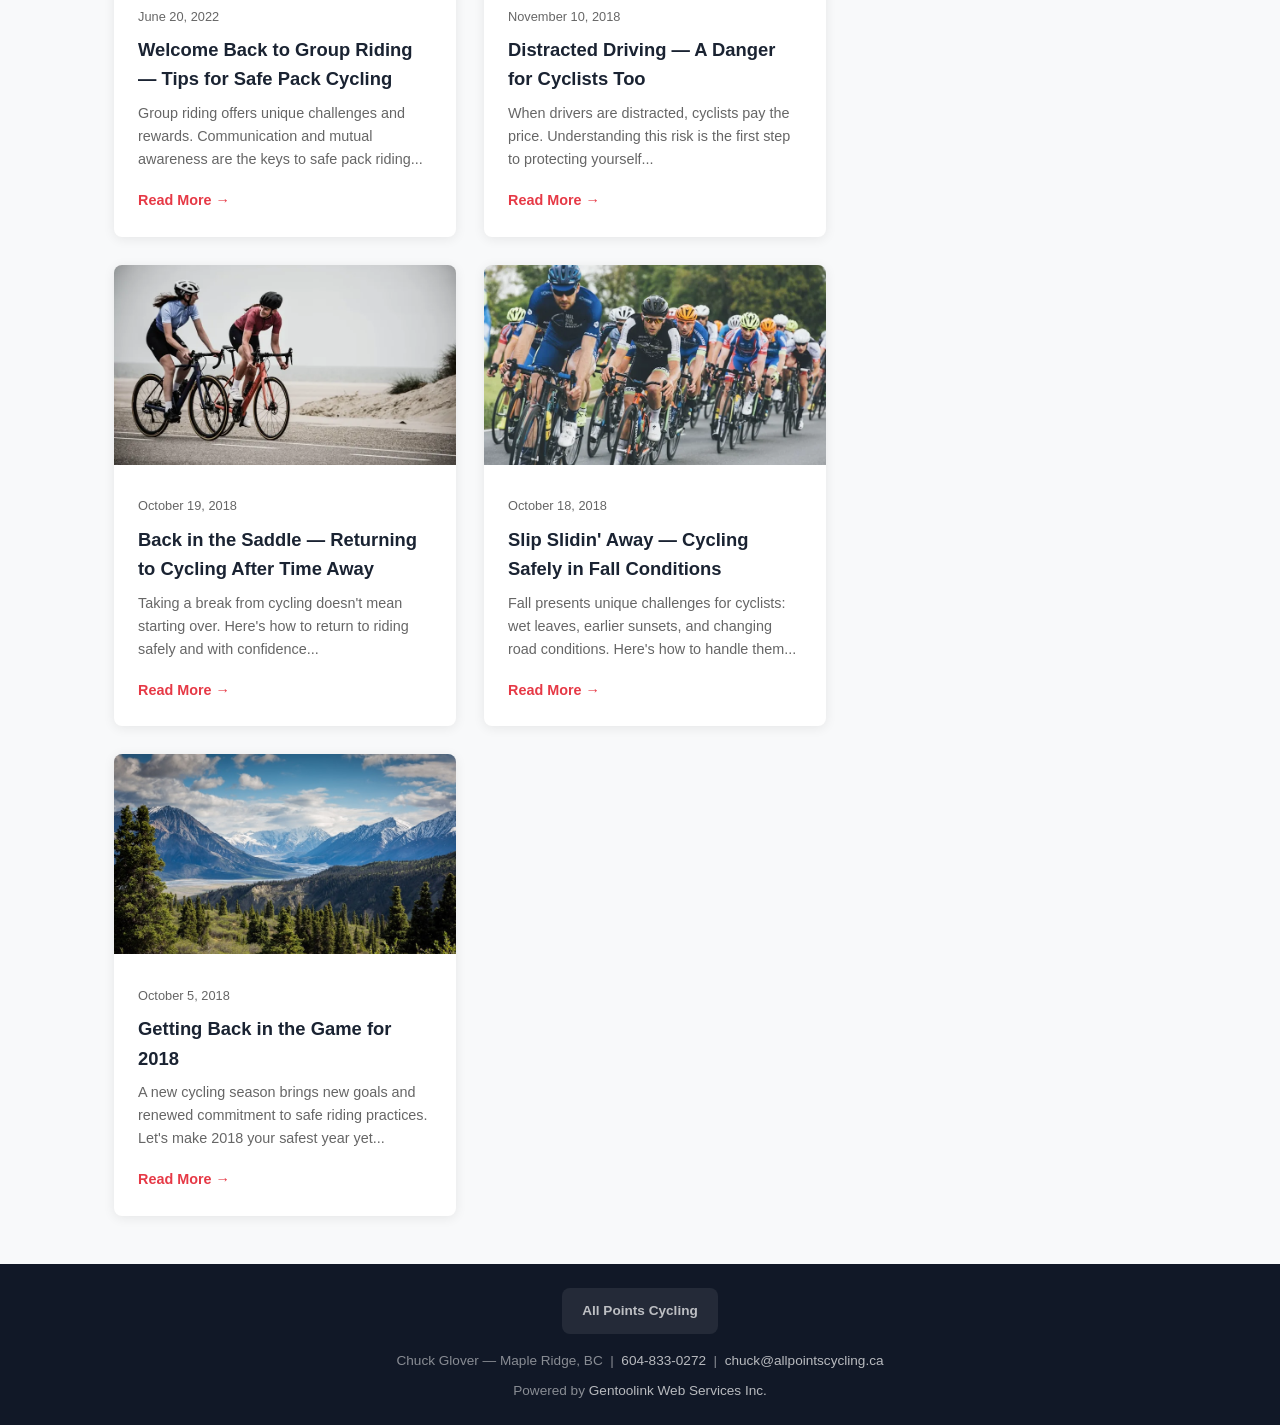
==== commit 949353e6: "remove Proud Supporter of Raptors Ridge from all footers" ====
--- a/blog/index.html
+++ b/blog/index.html
@@ -158,7 +158,6 @@
 <footer class="site-footer">
   <div class="footer-logos">
     <div class="footer-logo-badge">All Points Cycling</div>
-    <div class="footer-logo-badge" style="color:var(--green)">Proud Supporter of Raptors Ridge</div>
   </div>
   <p>Chuck Glover — Maple Ridge, BC &nbsp;|&nbsp; <a href="tel:+16048330272">604-833-0272</a> &nbsp;|&nbsp; <a href="mailto:chuck@allpointscycling.ca">chuck@allpointscycling.ca</a></p>
   <p style="margin-top: 8px;">Powered by <a href="https://www.gentoolinkwebservices.com" target="_blank">Gentoolink Web Services Inc.</a></p>
--- a/shared/style.css
+++ b/shared/style.css
@@ -492,7 +492,8 @@
   text-align: center;
   min-width: 160px;
 }
-.partner-logo.green { border-color: var(--green); color: var(--green); }
+.partner-logo.green { border-color: var(--green); color: var(--green); background: #1a2332; }
+.partner-img { display: block; max-height: 80px; max-width: 160px; width: auto; height: auto; }
 
 /* ── Footer ── */
 .site-footer {
